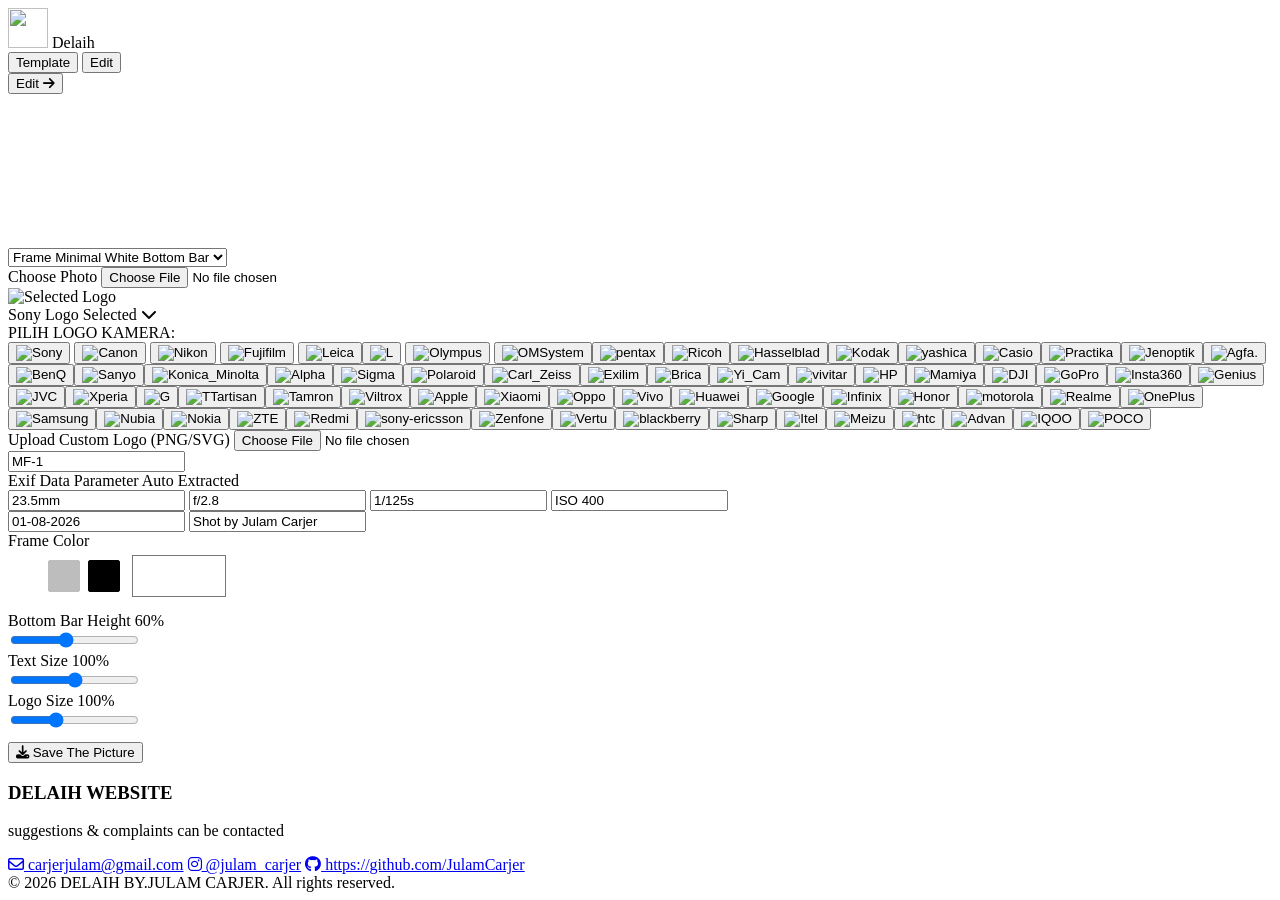
==== Delaih.html @ 52142b91 "index.html" ====
<!DOCTYPE html>
<html lang="id">

<head>
    <meta charset="UTF-8">
    <meta name="viewport" content="width=device-width, initial-scale=1.0">
    <title>Delaih - Frame & Watermark Camera Generator</title>

    <!-- Style CSS Utama -->
    <link rel="stylesheet" href="style.css">

    <!-- EXIF JS CDN (Untuk Otomatisasi Metadata Foto) -->
    <script src="https://cdn.jsdelivr.net/npm/exif-js"></script>

    <!-- Font Awesome Ikon -->
    <link rel="stylesheet" href="https://cdnjs.cloudflare.com/ajax/libs/font-awesome/6.4.0/css/all.min.css">
</head>

<body>

    <!-- Header / Navigation Bar -->
    <header class="app-header">
        <div class="header-container">
            <div class="brand-logo">
                <img width="40px" height="40px" src="Logo Delaih Putih.svg">
                <span class="brand-name">Delaih</span>
            </div>

            <!-- Nav Tabs -->
            <div class="nav-tabs">
                <button id="btn-tab-template" onclick="switchTab('template')" class="tab-btn active">Template</button>
                <button id="btn-tab-edit" onclick="switchTab('edit')" class="tab-btn">Edit</button>
            </div>
        </div>
    </header>

    <!-- Main Content Area -->
    <main class="main-content">

        <!-- TAB 1: TEMPLATE VIEW -->
        <section id="tab-template" class="tab-section">
            <div id="template-grid" class="grid-templates"></div>

            <!-- Button Other Template -->
            <!-- Ubah dari 'Other Template' menjadi 'Edit' dan panggil fungsi switchTab('edit') -->
            <button onclick="switchTab('edit')" class="btn-other-template">Edit <i class="fa-solid fa-arrow-right"></i>
            </button>
            </div>
        </section>

        <!-- TAB 2: EDIT VIEW -->
        <section id="tab-edit" class="tab-section hidden">
            <div class="editor-grid">

                <!-- Left Column: Canvas Preview -->
                <div class="preview-container">
                    <div class="canvas-wrapper">
                        <canvas id="preview-canvas"></canvas>
                    </div>

                    <!-- Preset Style Selector -->
                    <div class="full-width">
                        <select id="quick-frame-select" onchange="changeFrameStyle(this.value)" class="custom-select">
                            <option value="minimal-bottom">Frame Minimal White Bottom Bar</option>
                            <option value="polaroid-classic">Frame Polaroid Classic</option>
                            <option value="dark-modern">Frame Dark Modern</option>
                        </select>
                    </div>
                </div>

                <!-- Right Column: Controls Panel -->
                <div class="controls-container">

                    <!-- Upload Photo Input -->
                    <div>
                        <label class="btn-upload">
                            Choose Photo
                            <input type="file" id="image-upload" accept="image/*" class="hidden-input" onchange="handleImageUpload(event)">
                        </label>
                    </div>

                    <!-- LOGO SELECTOR DROPDOWN -->
                    <div class="dropdown-container">
                        <div class="logo-selector-trigger" onclick="toggleLogoDropdown()">
                            <div class="logo-preview-box">
                                <img id="selected-logo-preview" src="kamera/Sony.svg" alt="Selected Logo">
                            </div>
                            <div class="logo-selector-info">
                                <span id="selected-logo-title">Sony Logo Selected</span>
                                <i class="fa-solid fa-chevron-down"></i>
                            </div>
                        </div>


                        <!-- Popover Menu Grid Logo Kamera -->
                        <div id="logo-grid-menu" class="logo-popover hidden">
                            <div class="popover-title">PILIH LOGO KAMERA:</div>
                            <div class="logo-grid">
                                <!-- Logo Sony -->
                                <button onclick="selectLogo('Sony', 'kamera/Sony.svg')" class="logo-btn">
                                    <img src="kamera/Sony.svg" alt="Sony">
                                </button>

                                <!-- Logo canon -->
                                <button onclick="selectLogo('Canon', 'kamera/canon.svg')" class="logo-btn">
                                    <img src="kamera/canon.svg" alt="Canon">
                                </button>

                                <!-- Logo Nikon -->
                                <button onclick="selectLogo('Nikon', 'kamera/Nikon.svg')" class="logo-btn">
                                    <img src="kamera/Nikon.svg" alt="Nikon">
                                </button>

                                <!-- Logo Fujifilm -->
                                <button onclick="selectLogo('Fujifilm', 'kamera/fujifilm.svg')" class="logo-btn">
                                    <img src="kamera/fujifilm.svg" alt="Fujifilm">
                                </button>

                                <!-- Logo Leica -->
                                <button onclick="selectLogo('Leica', 'kamera/Leica.svg')" class="logo-btn">
                                    <img src="kamera/Leica.svg" alt="Leica">

                                 <!-- Logo Lumix -->
                                <button onclick="selectLogo('Lumix', 'kamera/Lumix.svg')" class="logo-btn">
                                    <img src="kamera/Lumix.svg" alt="L">
                                </button>

                                <!-- Logo olympus -->
                                <button onclick="selectLogo('Olympus', 'kamera/Olympus.svg')" class="logo-btn">
                                    <img src="kamera/Olympus.svg" alt="Olympus">
                                </button>

                                <!-- Logo OmSytem -->
                                <button onclick="selectLogo('OMSystem', 'kamera/OMSystem.svg')" class="logo-btn">
                                    <img src="kamera/OMSystem.svg" alt="OMSystem">

                                        <!-- Logo pentax -->
                                <button onclick="selectLogo('pentax', 'kamera/pentax.svg')" class="logo-btn">
                                    <img src="kamera/pentax.svg" alt="pentax">

                                        <!-- Logo ricoh -->
                                <button onclick="selectLogo('Ricoh', 'kamera/Ricoh.svg')" class="logo-btn">
                                    <img src="kamera/Ricoh.svg" alt="Ricoh">

                                        <!-- Logo Hasselblade -->
                                <button onclick="selectLogo('Hasselblad', 'kamera/Hasselblad.svg')" class="logo-btn">
                                    <img src="kamera/Hasselblad.svg" alt="Hasselblad">

                                        <!-- Logo kodak -->
                                <button onclick="selectLogo('Kodak', 'kamera/Kodak.svg')" class="logo-btn">
                                    <img src="kamera/Kodak.svg" alt="Kodak">

                                        <!-- Logo yashica -->
                                <button onclick="selectLogo('yashica', 'kamera/yashica.svg')" class="logo-btn">
                                    <img src="kamera/yashica.svg" alt="yashica">

                                        <!-- Logo casio -->
                                <button onclick="selectLogo('Casio', 'kamera/Casio.svg')" class="logo-btn">
                                    <img src="kamera/Casio.svg" alt="Casio">

                                        <!-- Logo practica -->
                                <button onclick="selectLogo('Practika', 'kamera/Practika.svg')" class="logo-btn">
                                    <img src="kamera/Praktica.svg" alt="Practika">

                                    <!-- Logo jenoptic-->
                                <button onclick="selectLogo('jenoptik', 'kamera/Jenoptik.svg')" class="logo-btn">
                                    <img src="kamera/Jenoptik.svg" alt="Jenoptik">

                                    <!-- Logo Agfa -->
                                <button onclick="selectLogo('Agfa', 'kamera/Agfa.svg')" class="logo-btn">
                                    <img src="kamera/Agfa.svg" alt="Agfa">.

                                    <!-- Logo benq -->
                                <button onclick="selectLogo('BenQ', 'kamera/BenQ.svg')" class="logo-btn">
                                    <img src="kamera/BenQ.svg" alt="BenQ">

                                      <!-- Logo sanyo -->
                                <button onclick="selectLogo('Sanyo', 'kamera/Sanyo.svg')" class="logo-btn">
                                    <img src="kamera/Sanyo.svg" alt="Sanyo">

                                      <!-- Logo conika minolta -->
                                <button onclick="selectLogo('Konica_Minolta', 'kamera/Konica_Minolta.svg')" class="logo-btn">
                                    <img src="kamera/Konica_Minolta.svg" alt="Konica_Minolta">

                                      <!-- Logo alpha -->
                                <button onclick="selectLogo('Alpha', 'kamera/Alpha.svg')" class="logo-btn">
                                    <img src="kamera/Alpha.svg" alt="Alpha">

                                      <!-- Logo sigma -->
                                <button onclick="selectLogo('Sigma', 'kamera/Sigma.svg')" class="logo-btn">
                                    <img src="kamera/Sigma.svg" alt="Sigma">

                                    <!-- Logo polaroid -->
                                <button onclick="selectLogo('Polaroid', 'kamera/Polaroid.svg')" class="logo-btn">
                                    <img src="kamera/Polaroid.svg" alt="Polaroid">

                                    <!-- Logo carl Zeiss -->
                                <button onclick="selectLogo('Carl_Zeiss', 'kamera/Carl_Zeiss.svg')" class="logo-btn">
                                    <img src="kamera/Carl_Zeiss.svg" alt="Carl_Zeiss">

                                        <!-- Logo exilim -->
                                <button onclick="selectLogo('Exilim', 'kamera/Exilim.svg')" class="logo-btn">
                                    <img src="kamera/Exilim.svg" alt="Exilim">


                                    <!-- Logo brica -->
                                <button onclick="selectLogo('Brica', 'kamera/Brica.svg')" class="logo-btn">
                                    <img src="kamera/Brica.svg" alt="Brica">

                                    <!-- Logo yi cam -->
                                <button onclick="selectLogo('Yi_Cam', 'kamera/Yi_Cam.svg')" class="logo-btn">
                                    <img src="kamera/Yi_Cam.svg" alt="Yi_Cam">

                                    <!-- Logo vivitar -->
                                <button onclick="selectLogo('vivitar', 'kamera/vivitar.svg')" class="logo-btn">
                                    <img src="kamera/vivitar.svg" alt="vivitar">

                                    <!-- Logo HP -->
                                <button onclick="selectLogo('HP', 'kamera/HP.svg')" class="logo-btn">
                                    <img src="kamera/HP.svg" alt="HP">

                                    <!-- Logo mamiya -->
                                <button onclick="selectLogo('Mamiya', 'kamera/Mamiya.svg')" class="logo-btn">
                                    <img src="kamera/Mamiya.svg" alt="Mamiya">

                                    <!-- Logo dji -->
                                <button onclick="selectLogo('DJI', 'kamera/DJI.svg')" class="logo-btn">
                                    <img src="kamera/DJI.svg" alt="DJI">

                                    <!-- Logo gopro -->
                                <button onclick="selectLogo('GoPro', 'kamera/GoPro.svg')" class="logo-btn">
                                    <img src="kamera/GoPro.svg" alt="GoPro">

                                    <!-- Logo Insta360 -->
                                <button onclick="selectLogo('Insta360', 'kamera/Insta360.svg')" class="logo-btn">
                                    <img src="kamera/Insta360.svg" alt="Insta360">

                                    <!-- Logo genius -->
                                <button onclick="selectLogo('Genius', 'kamera/Genius.svg')" class="logo-btn">
                                    <img src="kamera/Genius.svg" alt="Genius">

                                    <!-- Logo JVC -->
                                <button onclick="selectLogo('JVC', 'kamera/JVC.svg')" class="logo-btn">
                                    <img src="kamera/JVC.svg" alt="JVC">

                                    <!-- Logo xperia -->
                                <button onclick="selectLogo('Xperia', 'kamera/Xperia.svg')" class="logo-btn">
                                    <img src="kamera/Xperia.svg" alt="Xperia">

                                    <!-- Logo G -->
                                <button onclick="selectLogo('G', 'kamera/G.svg')" class="logo-btn">
                                    <img src="kamera/G.svg" alt="G">

                                      <!-- Logo ttartisan -->
                                <button onclick="selectLogo('TTartisan', 'kamera/TTartisan.svg')" class="logo-btn">
                                    <img src="kamera/TTartisan.svg" alt="TTartisan">

                                      <!-- Logo tamron -->
                                <button onclick="selectLogo('Tamron', 'kamera/Tamron.svg')" class="logo-btn">
                                    <img src="kamera/Tamron.svg" alt="Tamron">

                                      <!-- Logo viltrox -->
                                <button onclick="selectLogo('Viltrox', 'kamera/Viltrox.svg')" class="logo-btn">
                                    <img src="kamera/Viltrox.svg" alt="Viltrox">

                                      <!-- Logo apple -->
                                <button onclick="selectLogo('Apple', 'Hp/Apple.svg')" class="logo-btn">
                                    <img src="Hp/Apple.svg" alt="Apple">

                                    <!-- Logo xiaomi -->
                                <button onclick="selectLogo('Xiaomi', 'Hp/Xiaomi.svg')" class="logo-btn">
                                    <img src="Hp/Xiaomi.svg" alt="Xiaomi">

                                    <!-- Logo oppo -->
                                <button onclick="selectLogo('Oppo', 'Hp/Oppo.svg')" class="logo-btn">
                                    <img src="Hp/Oppo.svg" alt="Oppo">

                                    <!-- Logo Vivo -->
                                <button onclick="selectLogo('Vivo', 'Hp/Vivo.svg')" class="logo-btn">
                                    <img src="Hp/Vivo.svg" alt="Vivo">

                                    <!-- Logo huawei -->
                                <button onclick="selectLogo('Huawei', 'Hp/Huawei.svg')" class="logo-btn">
                                    <img src="Hp/Huawei.svg" alt="Huawei">

                                    <!-- Logo google -->
                                <button onclick="selectLogo('Google', 'Hp/Google.svg')" class="logo-btn">
                                    <img src="Hp/Google.svg" alt="Google">

                                    <!-- Logo Infinix -->
                                <button onclick="selectLogo('Infinix', 'Hp/Infinix.svg')" class="logo-btn">
                                    <img src="Hp/Infinix.svg" alt="Infinix">

                                    <!-- Logo honor -->
                                <button onclick="selectLogo('Honor', 'Hp/Honor.svg')" class="logo-btn">
                                    <img src="Hp/Honor.svg" alt="Honor">

                                    <!-- Logo motorla -->
                                <button onclick="selectLogo('motorola', 'Hp/motorola.svg')" class="logo-btn">
                                    <img src="Hp/motorola.svg" alt="motorola">

                                    <!-- Logo realme -->
                                <button onclick="selectLogo('Realme', 'Hp/Realme.svg')" class="logo-btn">
                                    <img src="Hp/Realme.svg" alt="Realme">
                                   
                                    <!-- Logo oneplus -->
                                <button onclick="selectLogo('OnePlus', 'Hp/OnePlus.svg')" class="logo-btn">
                                    <img src="Hp/OnePlus.svg" alt="OnePlus">

                                    <!-- Logo samsung -->
                                <button onclick="selectLogo('Samsung', 'Hp/Samsung.svg')" class="logo-btn">
                                    <img src="Hp/Samsung.svg" alt="Samsung">

                                    <!-- Logo nubia-->
                                <button onclick="selectLogo('Nubia', 'Hp/Nubia.svg')" class="logo-btn">
                                    <img src="Hp/Nubia.svg" alt="Nubia">

                                    <!-- Logo Nokia -->
                                <button onclick="selectLogo('Nokia', 'Hp/Nokia.svg')" class="logo-btn">
                                    <img src="Hp/Nokia.svg" alt="Nokia">

                                    <!-- Logo zte -->
                                <button onclick="selectLogo('ZTE', 'Hp/ZTE.svg')" class="logo-btn">
                                    <img src="Hp/ZTE.svg" alt="ZTE">

                                    <!-- Logo redmi -->
                                <button onclick="selectLogo('Redmi', 'Hp/Redmi.svg')" class="logo-btn">
                                    <img src="Hp/Redmi.svg" alt="Redmi">
                                
                                    <!-- Logo sony-ericson -->
                                <button onclick="selectLogo('sony-ericsson', 'Hp/sony-ericsson.svg')" class="logo-btn">
                                    <img src="Hp/sony-ericsson.svg" alt="sony-ericsson">

                                    <!-- Logo zenfone -->
                                <button onclick="selectLogo('Zenfone', 'Hp/Zenfone.svg')" class="logo-btn">
                                    <img src="Hp/Zenfone.svg" alt="Zenfone">

                                    <!-- Logo vertu -->
                                <button onclick="selectLogo('Vertu', 'Hp/Vertu.svg')" class="logo-btn">
                                    <img src="Hp/Vertu.svg" alt="Vertu">

                                    <!-- Logo Blackberry -->
                                <button onclick="selectLogo('blackberry', 'Hp/blackberry.svg')" class="logo-btn">
                                    <img src="Hp/blackberry.svg" alt="blackberry">

                                    <!-- Logo sharp -->
                                <button onclick="selectLogo('Sharp', 'Hp/Sharp.svg')" class="logo-btn">
                                    <img src="Hp/Sharp.svg" alt="Sharp">

                                    <!-- Logo Itel -->
                                <button onclick="selectLogo('Itel', 'Hp/Itel.svg')" class="logo-btn">
                                    <img src="Hp/Itel.svg" alt="Itel">

                                    <!-- Logo Meizu-->
                                <button onclick="selectLogo('Meizu', 'Hp/Meizu.svg')" class="logo-btn">
                                    <img src="Hp/Meizu.svg" alt="Meizu">

                                    <!-- Logo htc -->
                                <button onclick="selectLogo('htc', 'Hp/htc.svg')" class="logo-btn">
                                    <img src="Hp/htc.svg" alt="htc">

                                    <!-- Logo advan-->
                                <button onclick="selectLogo('Advan', 'Hp/Advan.svg')" class="logo-btn">
                                    <img src="Hp/Advan.svg" alt="Advan">

                                    <!-- Logo iqoo -->
                                <button onclick="selectLogo('IQOO', 'Hp/IQOO.svg')" class="logo-btn">
                                    <img src="Hp/IQOO.svg" alt="IQOO">

                                    <!-- Logo Poco -->
                                <button onclick="selectLogo('POCO', 'Hp/POCO.svg')" class="logo-btn">
                                    <img src="Hp/POCO.svg" alt="POCO">
                                
                                    





                            </div>

                            <div class="custom-logo-wrapper">
                                <label class="btn-custom-logo">
                                    Upload Custom Logo (PNG/SVG)
                                    <input type="file" id="custom-logo-upload" accept="image/*" class="hidden-input" onchange="handleCustomLogoUpload(event)">
                                </label>
                            </div>
                        </div>
                    </div>

                    <!-- Camera Model Input -->
                    <div>
                        <input type="text" id="input-camera-model" placeholder="Nama Tipe Kamera..." value="MF-1" oninput="updateCanvas()" class="custom-input">
                    </div>

                    <!-- EXIF Fields -->
                    <div class="exif-box">
                        <div class="exif-header">
                            <span>Exif Data Parameter</span>
                            <span id="exif-status" class="status-badge-success">Auto Extracted</span>
                        </div>
                        <div class="grid-2">
                            <input type="text" id="exif-focal" value="23.5mm" oninput="updateCanvas()" class="custom-input text-center">
                            <input type="text" id="exif-aperture" value="f/2.8" oninput="updateCanvas()" class="custom-input text-center">
                            <input type="text" id="exif-shutter" value="1/125s" oninput="updateCanvas()" class="custom-input text-center">
                            <input type="text" id="exif-iso" value="ISO 400" oninput="updateCanvas()" class="custom-input text-center">
                        </div>
                    </div>

                    <!-- Author & Date Inputs -->
                    <div class="grid-2">
                        <input type="text" id="input-date" value="01-08-2026" oninput="updateCanvas()" class="custom-input text-center">
                        <input type="text" id="input-author" value="Shot by Julam Carjer" oninput="updateCanvas()" class="custom-input text-center">
                    </div>

                        <!-- Color Frame -->
                        <div class="form-group full-width">
                            <label class="control-label">Frame Color</label>
                     
                                <!-- Kotak-kotak Rekomendasi Warna -->
                                <div class="color-presets" style="display: flex; gap: 8px; margin-bottom: 10px; align-items: center;">
                                <button type="button" onclick="setQuickColor('#FFFFFF')" class="preset-btn" style="background-color: #FFFFFF; border: 1px solid #ffffff; width: 32px; height: 32px; border-radius: 2px; cursor: pointer;" title="Putih"></button>
                                <button type="button" onclick="setQuickColor('#bdbdbd')" class="preset-btn" style="background-color: #bdbdbd; border: 1px solid #bdbdbd; width: 32px; height: 32px; border-radius: 2px; cursor: pointer;" title="Abu-abu"></button>
                                <button type="button" onclick="setQuickColor('#000000')" class="preset-btn" style="background-color: #000000; border: 1px solid #000000; width: 32px; height: 32px; border-radius: 2px; cursor: pointer;" title="Hitam"></button>


                                <!-- Input Color Picker Kustom -->
                                <div style="position: relative; display: inline-block;">
                                    <input type="color" id="frame-color-picker" value="#ffffff" oninput="updateCanvas()" style="width: 102px; height: 52px; padding: 10; border: none; border-radius: 10px; cursor: pointer; background: none;">
                                </div>
                            </div>
                        </div>

                        <!-- Slider Tinggi Bottom Bar -->
                        <div class="form-group">
                            <div class="slider-label">
                                <span>Bottom Bar Height</span>
                                <span id="bar-height-val">60%</span>
                            </div>
                            <input type="range" id="bar-height-slider" min="30" max="100" value="60" oninput="updateCanvas()" class="custom-range">
                        </div>

                        <!-- Slider Ukuran Teks (Terpisah) -->
                        <div class="form-group full-width">
                            <div class="slider-label">
                                <span>Text Size</span>
                                <span id="text-size-val">100%</span>
                            </div>
                            <input type="range" id="text-size-slider" min="50" max="150" value="100" oninput="updateCanvas()" class="custom-range">
                        </div>

                        <!-- Slider Ukuran Logo (Terpisah) -->
                        <div class="form-group full-width">
                            <div class="slider-label">
                                <span>Logo Size</span>
                                <span id="logo-size-val">100%</span>
                            </div>
                            <input type="range" id="logo-size-slider" min="50" max="200" value="100" oninput="updateCanvas()" class="custom-range">
                        </div>
                    </div>


                    <!-- Save Image Button -->
                    <button onclick="downloadImage()" class="btn-save" style="margin-top: 10px;">
                    <i class="fa-solid fa-download"></i> Save The Picture
                </button>

                </div>
            </div>
        </section>

    </main>

    <!-- Footer -->
    <footer class="app-footer">
        <div class="footer-container">
            <div class="footer-brand">
                <h3>DELAIH WEBSITE</h3>
                <p>suggestions & complaints can be contacted</p>
            </div>

            <div class="footer-links">
                <a href="mailto:carjerjulam@gmail.com"><i class="fa-regular fa-envelope"></i> carjerjulam@gmail.com</a>
                <a href="https://instagram.com/julam_carjer" target="_blank"><i class="fa-brands fa-instagram"></i> @julam_carjer</a>
                <a href="https://github.com/JulamCarjer" target="_blank"><i class="fa-brands fa-github"></i> https://github.com/JulamCarjer</a>
            </div>
        </div>
        <div class="footer-copyright">
            © 2026 DELAIH BY.JULAM CARJER. All rights reserved.
        </div>
    </footer>

    <!-- Script Custom JS -->
    <script src="script.js"></script>
</body>

</html>
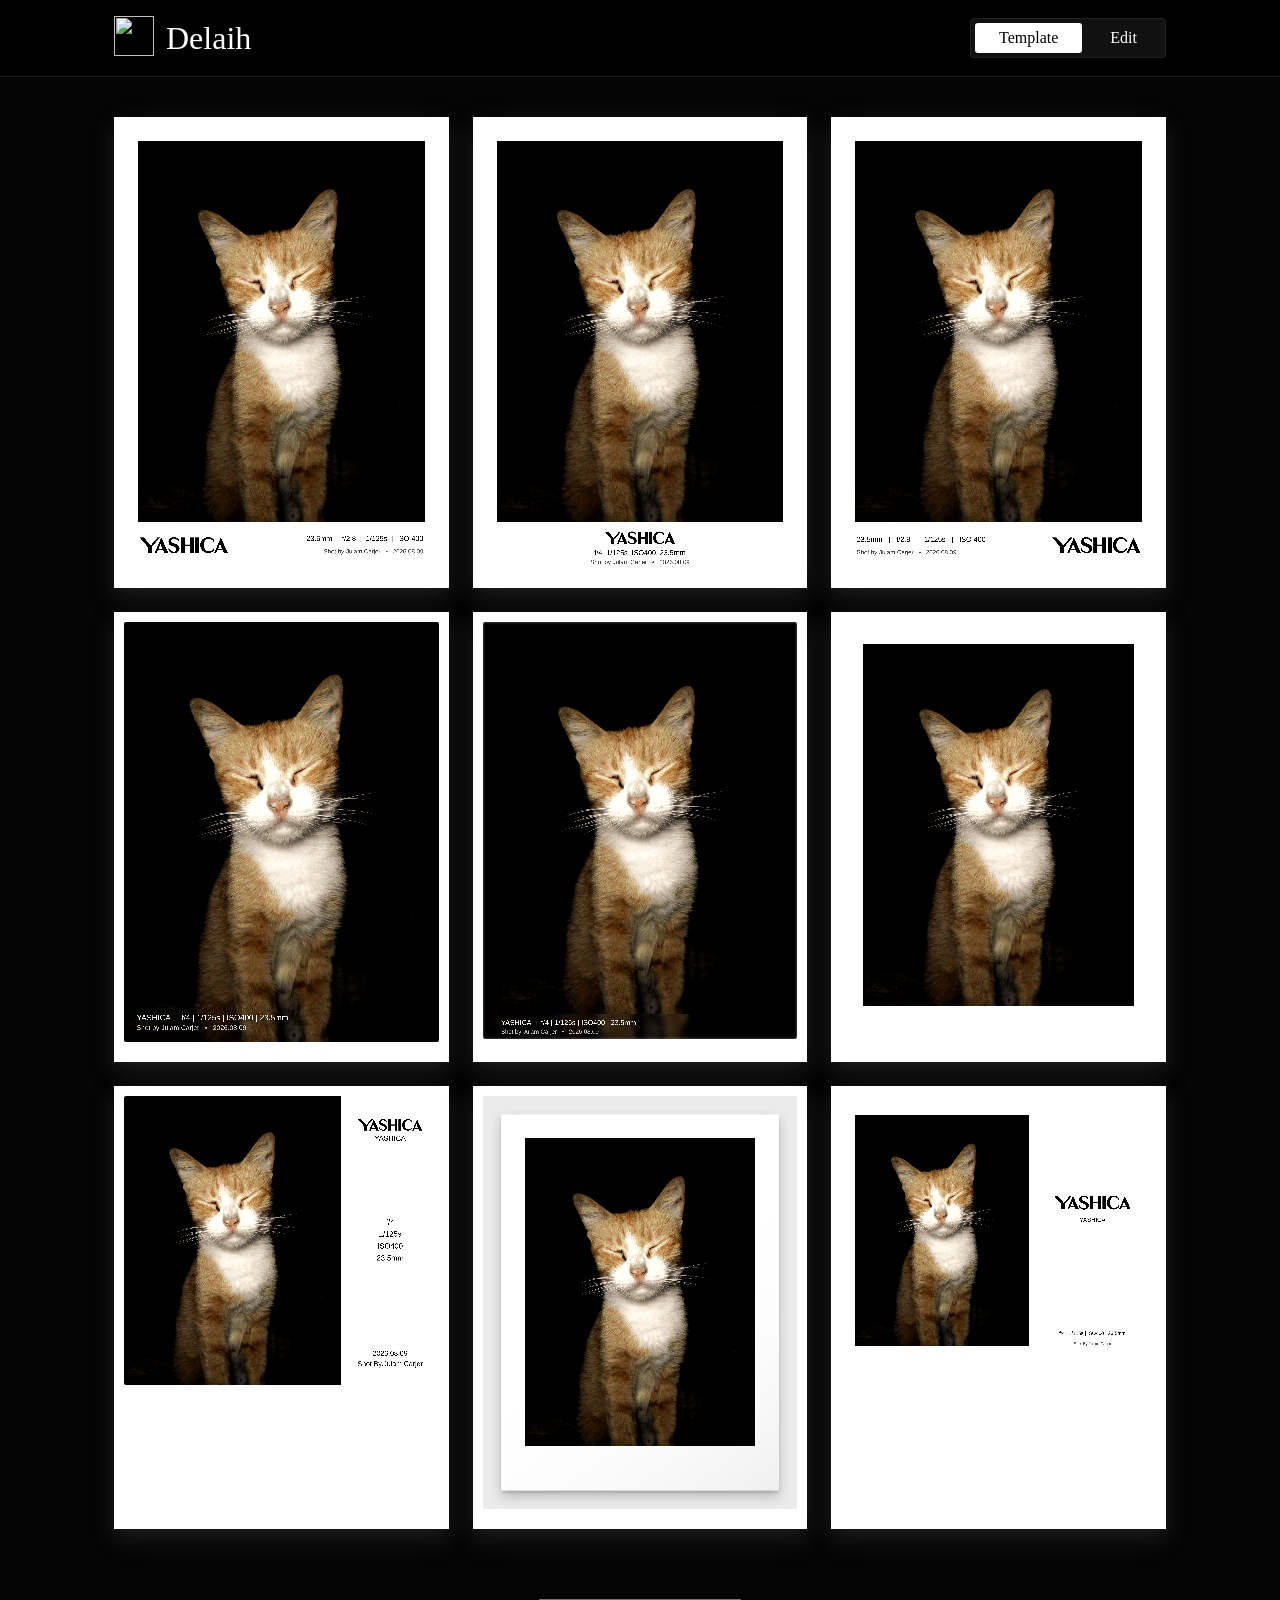
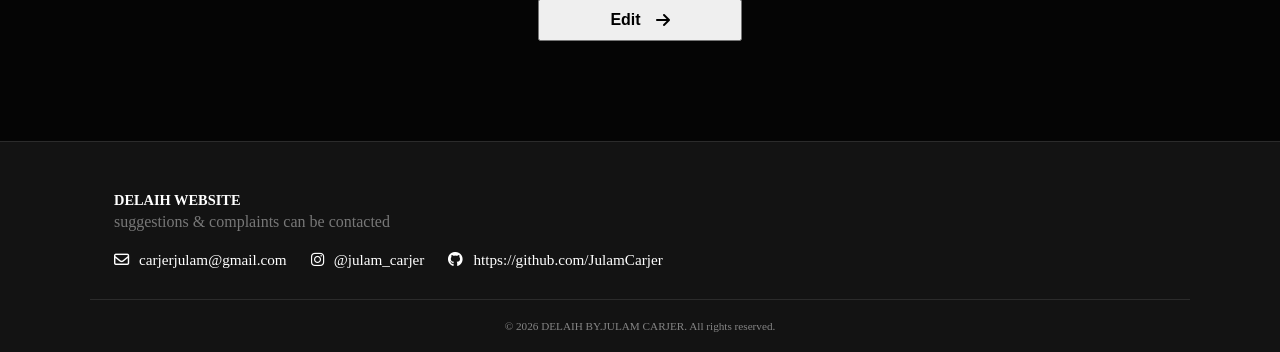
==== commit 0aabeb53: "Add files via upload" ====
--- a/Delaih.html
+++ b/Delaih.html
@@ -6,6 +6,8 @@
     <meta name="viewport" content="width=device-width, initial-scale=1.0">
     <title>Delaih - Frame & Watermark Camera Generator</title>
 
+    <link rel="icon" type="image/svg+xml" href="Logo Delaih Putih.svg">
+
     <!-- Style CSS Utama -->
     <link rel="stylesheet" href="style.css">
 
@@ -22,7 +24,9 @@
     <header class="app-header">
         <div class="header-container">
             <div class="brand-logo">
-                <img width="40px" height="40px" src="Logo Delaih Putih.svg">
+                <a href="https://www.instagram.com/julam_carjer/" class="a-content" data-page="brand-logo">
+                    <img width="40px" height="40px" src="Logo Delaih Putih.svg">
+                </a>
                 <span class="brand-name">Delaih</span>
             </div>
 
@@ -59,12 +63,15 @@
                     </div>
 
                     <!-- Preset Style Selector -->
-                    <div class="full-width">
-                        <select id="quick-frame-select" onchange="changeFrameStyle(this.value)" class="custom-select">
-                            <option value="minimal-bottom">Frame Minimal White Bottom Bar</option>
-                            <option value="polaroid-classic">Frame Polaroid Classic</option>
-                            <option value="dark-modern">Frame Dark Modern</option>
-                        </select>
+                    <div class="frame-select-wrapper">
+                        <!-- Label indikator nama frame (opsional) -->
+                        <div id="frame-title-display" class="frame-title-tag">Frame Minimal White Bottom Bar</div>
+                        <div class="full-width">
+                            <!-- Kotak Teks Penanda (Otomatis Diupdate oleh renderGenericFrame) -->
+                            <div id="quick-frame-display" class="frame-indicator-box">
+                                Frame Minimal White Bottom Bar
+                            </div>
+                        </div>
                     </div>
                 </div>
 
@@ -111,6 +118,11 @@
                                     <img src="kamera/Nikon.svg" alt="Nikon">
                                 </button>
 
+                                <!-- Logo Nikon-Wordmark -->
+                                <button onclick="selectLogo('Nikon-Wordmark', 'kamera/Nikon-Wordmark.svg')" class="logo-btn">
+                                    <img src="kamera/Nikon-Wordmark.svg" alt="Nikon-Wordmark">
+                                </button>
+
                                 <!-- Logo Fujifilm -->
                                 <button onclick="selectLogo('Fujifilm', 'kamera/fujifilm.svg')" class="logo-btn">
                                     <img src="kamera/fujifilm.svg" alt="Fujifilm">
@@ -371,6 +383,9 @@
                                 <button onclick="selectLogo('POCO', 'Hp/POCO.svg')" class="logo-btn">
                                     <img src="Hp/POCO.svg" alt="POCO">
                                 
+                                    <!-- Kosong -->
+                                <button onclick="selectLogo('kosong', 'Hp/kosong.svg')" class="logo-btn">
+                                    <img src="Hp/kosong.svg" alt="kosong">
                                     
 
 
--- a/style.css
+++ b/style.css
@@ -0,0 +1,635 @@
+/* --- RESET & BASE STYLES --- */
+
+* {
+    box-sizing: border-box;
+    margin: 0;
+    padding: 0;
+}
+
+body {
+    background-color: #050505;
+    color: #ececec;
+    font-family: 'funnel display';
+    min-height: 100vh;
+    display: flex;
+    flex-direction: column;
+}
+
+.hidden {
+    display: none !important;
+}
+
+.hidden-input {
+    display: none;
+}
+
+.full-width {
+    width: 100%;
+}
+
+.text-center {
+    text-align: center;
+}
+
+
+/* --- HEADER --- ====================================================================================================================================================================*/
+
+.app-header {
+    border-bottom: 1px solid #1a1a1a;
+    background-color: #000000;
+    position: sticky;
+    top: 0;
+    z-index: 40;
+}
+
+.header-container {
+    max-width: 1100px;
+    margin: 0 auto;
+    padding: 16px 24px;
+    display: flex;
+    align-items: center;
+    justify-content: space-between;
+}
+
+.brand-logo {
+    display: flex;
+    align-items: center;
+    gap: 12px;
+}
+
+.brand-name {
+    font-size: 2rem;
+    font-weight: 500;
+    color: #ffffff;
+    font-family: 'funnel display';
+}
+
+.nav-tabs {
+    background-color: #111111;
+    padding: 4px;
+    border-radius: 4px;
+    border: 1px solid #222222;
+    display: flex;
+    gap: 4px;
+}
+
+.tab-btn {
+    padding: 6px 24px;
+    border-radius: 3px;
+    font-size: 1rem;
+    font-weight: 500;
+    border: none;
+    background: transparent;
+    color: #ffffff;
+    cursor: pointer;
+    transition: all 0.9s;
+    font-family: 'funnel display';
+}
+
+.tab-btn:hover {
+    color: #ffffff;
+}
+
+.tab-btn.active {
+    background-color: #ffffff;
+    color: #000000;
+}
+
+
+/* --- MAIN LAYOUT --- ====================================================================================================================================================================*/
+
+.main-content {
+    max-width: 1100px;
+    margin: 0 auto;
+    padding: 40px 24px;
+    flex: 1;
+    width: 100%;
+}
+
+.tab-section {
+    display: flex;
+    flex-direction: column;
+    gap: 40px;
+}
+
+
+/* --- FRAME TEMPLATE  --- ==================================================================================================================================================================== */
+
+.grid-templates {
+    display: grid;
+    grid-template-columns: repeat(3, 1fr);
+    gap: 24px;
+}
+
+@media (max-width: 868px) {
+    .grid-templates {
+        grid-template-columns: repeat(3, 1fr);
+    }
+}
+
+@media (max-width: 540px) {
+    .grid-templates {
+        grid-template-columns: 1fr;
+    }
+}
+
+.frame-card-mockup {
+    background-color: #ffffff;
+    padding: 10px 10px 20px 10px;
+    cursor: pointer;
+    transition: transform 0.2s ease, box-shadow 0.2s ease;
+    display: flex;
+    flex-direction: column;
+    box-shadow: 0 9px 20px rgba(53, 53, 53, 0.5);
+}
+
+.frame-card-mockup:hover {
+    transform: translateY(-15px);
+    box-shadow: 0 12px 30px rgba(255, 255, 255, 0.15);
+}
+
+.mockup-img-wrapper {
+    width: 100%;
+    aspect-ratio: 4/5;
+    background-color: #111;
+    overflow: hidden;
+}
+
+.mockup-img-wrapper img {
+    width: 100%;
+    height: 100%;
+    object-fit: cover;
+}
+
+.mockup-bottom-bar {
+    margin-top: 14px;
+    display: flex;
+    justify-content: space-between;
+    align-items: flex-end;
+    color: #000000;
+}
+
+.mockup-exif {
+    font-size: 10px;
+    font-family: sans-serif;
+    color: #000000;
+    line-height: 1.9;
+}
+
+.mockup-logo-area {
+    text-align: center;
+    display: flex;
+    flex-direction: column;
+    align-items: flex-end;
+}
+
+.mockup-logo-area img {
+    height: 14px;
+    max-width: 80px;
+    object-fit: contain;
+}
+
+.template-footer-action {
+    display: flex;
+    justify-content: center;
+    margin-top: 16px;
+}
+
+.btn-other-template {
+    display: inline-flex;
+    align-items: center;
+    justify-content: center;
+    gap: 15px;
+    width: auto;
+    padding: 10px 70px;
+    margin: 30px auto 0 auto;
+    text-align: center;
+    font-size: 1rem;
+    font-weight: 700;
+}
+
+.btn-other-template:hover {
+    background-color: #e4e4e7;
+}
+
+
+/* --- EDITOR VIEW --- ====================================================================================================================================================================*/
+
+.editor-grid {
+    display: grid;
+    grid-template-columns: 1fr;
+    gap: 32px;
+}
+
+@media (min-width: 900px) {
+    .editor-grid {
+        grid-template-columns: 5fr 6fr;
+    }
+}
+
+.preview-container {
+    display: flex;
+    flex-direction: column;
+    align-items: center;
+    gap: 16px;
+}
+
+.canvas-wrapper {
+    width: 100%;
+    background-color: #111111;
+    padding: 20px;
+    border-radius: 3px;
+    border: 1px solid #222222;
+    display: flex;
+    justify-content: center;
+    align-items: center;
+}
+
+canvas {
+    max-width: 100%;
+    height: auto;
+    border-radius: 2px;
+}
+
+.controls-container {
+    background-color: #111111;
+    padding: 24px;
+    border-radius: 3px;
+    border: 1px solid #222222;
+    display: flex;
+    flex-direction: column;
+    gap: 16px;
+}
+
+.custom-select,
+.custom-input {
+    width: 100%;
+    background-color: #18181b;
+    border: 1px solid #27272a;
+    color: #ffffff;
+    padding: 12px 16px;
+    border-radius: 3px;
+    font-size: 0.875rem;
+    outline: none;
+}
+
+.btn-upload {
+    width: 100%;
+    background-color: #ffffff;
+    color: #000000;
+    font-weight: 700;
+    padding: 12px 16px;
+    border-radius: 3px;
+    text-align: center;
+    display: block;
+    cursor: pointer;
+    font-size: 1rem;
+}
+
+
+/* LOGO SELECTOR DROPDOWN ====================================================================================================================================================================*/
+
+.dropdown-container {
+    position: relative;
+}
+
+.logo-selector-trigger {
+    display: flex;
+    align-items: center;
+    background-color: #18181b;
+    border: 1px solid #27272a;
+    border-radius: 3px;
+    overflow: hidden;
+    cursor: pointer;
+}
+
+.logo-preview-box {
+    width: 70px;
+    height: 44px;
+    background-color: #ffffff;
+    display: flex;
+    align-items: center;
+    justify-content: center;
+    padding: 6px;
+}
+
+.logo-preview-box img {
+    max-height: 28px;
+    max-width: 100%;
+    object-fit: contain;
+}
+
+.logo-selector-info {
+    flex: 1;
+    padding: 0 16px;
+    font-size: 0.875rem;
+    color: #ffffff;
+    display: flex;
+    justify-content: space-between;
+    align-items: center;
+}
+
+.logo-popover {
+    position: absolute;
+    top: 52px;
+    left: 0;
+    width: 100%;
+    background-color: #ffffff;
+    border-radius: 10px;
+    padding: 16px;
+    box-shadow: 0 10px 30px rgba(0, 0, 0, 0.8);
+    z-index: 50;
+}
+
+.popover-title {
+    font-size: 0.75rem;
+    font-weight: 700;
+    color: #000000;
+    margin-bottom: 10px;
+}
+
+.logo-grid {
+    display: grid;
+    grid-template-columns: repeat(4, 1fr);
+    gap: 8px;
+    max-height: 200px;
+    overflow-y: auto;
+}
+
+.logo-btn {
+    background: transparent;
+    border: 1px solid #dddddd;
+    border-radius: 3px;
+    padding: 6px;
+    height: 44px;
+    display: flex;
+    align-items: center;
+    justify-content: center;
+    cursor: pointer;
+}
+
+.logo-btn:hover {
+    background-color: #f0f0f0;
+}
+
+.logo-btn img {
+    max-height: 24px;
+    object-fit: contain;
+}
+
+.custom-logo-wrapper {
+    margin-top: 10px;
+    padding-top: 10px;
+    border-top: 1px solid #eeeeee;
+}
+
+.btn-custom-logo {
+    width: 100%;
+    background-color: #111111;
+    color: #ffffff;
+    font-size: 1rem;
+    font-weight: 600;
+    padding: 10px;
+    border-radius: 6px;
+    text-align: center;
+    display: block;
+    cursor: pointer;
+}
+
+
+/* EXIF & CONTROL SLIDERS ====================================================================================================================================================================*/
+
+.exif-box,
+.settings-box {
+    background-color: #18181b;
+    padding: 16px;
+    border-radius: 8px;
+    border: 1px solid #27272a;
+    display: flex;
+    flex-direction: column;
+    gap: 12px;
+}
+
+.exif-header {
+    display: flex;
+    justify-content: space-between;
+    font-size: 0.95rem;
+    color: #888888;
+}
+
+.status-badge-success {
+    color: #34d399;
+}
+
+.grid-2 {
+    display: grid;
+    grid-template-columns: 1fr 1fr;
+    gap: 10px;
+}
+
+.color-picker-row {
+    display: flex;
+    align-items: center;
+    gap: 8px;
+}
+
+.color-picker {
+    width: 40px;
+    height: 32px;
+    border-radius: 6px;
+    background: transparent;
+    cursor: pointer;
+    border: 1px solid #3f3f46;
+}
+
+.quick-colors {
+    height: 28px;
+    flex: 1;
+    border-radius: 3px;
+    overflow: hidden;
+    display: flex;
+}
+
+.color-btn {
+    flex: 1;
+    border: none;
+    cursor: pointer;
+}
+
+.bg-white {
+    background-color: #ffffff;
+}
+
+.bg-black {
+    background-color: #000000;
+}
+
+.bg-dark {
+    background-color: #18181b;
+}
+
+.slider-label {
+    display: flex;
+    justify-content: space-between;
+    font-size: 0.75rem;
+    color: #888888;
+    margin-bottom: 4px;
+}
+
+.custom-range {
+    width: 100%;
+    accent-color: #ffffff;
+}
+
+.btn-save {
+    width: 227%;
+    background-color: #ffffff;
+    color: #000000;
+    font-weight: 700;
+    padding: 15px;
+    border-radius: 3px;
+    border: none;
+    font-size: 1rem;
+    cursor: pointer;
+    display: flex;
+    align-items: center;
+    justify-content: center;
+    gap: 13px;
+}
+
+
+/* Contact & Copyright ====================================================================================================================================================================*/
+
+.app-footer {
+    border-top: 1px solid #2b2b2b;
+    background-color: #131313;
+    padding: 50px 0 20px 0;
+    margin-top: 60px;
+}
+
+.footer-container {
+    max-width: 1100px;
+    margin: 0 auto;
+    padding: 0 24px;
+    display: flex;
+    flex-direction: column;
+    gap: 20px;
+}
+
+.footer-brand h3 {
+    font-size: 0.9rem;
+    color: #ffffff;
+    font-weight: 700;
+    margin-bottom: 4px;
+}
+
+.footer-brand p {
+    font-size: 1rem;
+    color: #777777;
+}
+
+.footer-links {
+    display: flex;
+    flex-wrap: wrap;
+    gap: 24px;
+}
+
+.footer-links a {
+    color: #ffffff;
+    font-size: 0.95rem;
+    text-decoration: none;
+    display: flex;
+    align-items: center;
+    gap: 10px;
+}
+
+.footer-copyright {
+    max-width: 1100px;
+    margin: 30px auto 0 auto;
+    padding: 20px 24px 0 24px;
+    border-top: 1px solid #2b2b2b;
+    text-align: center;
+    font-size: 0.7rem;
+    color: #858585;
+}
+
+
+/* Container Utama Pratinjau */
+
+#preview-container {
+    position: relative;
+    width: 100%;
+    /* Gunakan aspect-ratio agar container mengikuti rasio foto standar */
+    aspect-ratio: 3 / 2;
+    overflow: hidden;
+    background-color: #f0f0f0;
+    /* Warna dasar jika foto belum ada */
+    border: 1px solid #ccc;
+    border-radius: 4px;
+}
+
+
+/* Lapisan 1: Canvas Foto (Paling Bawah) */
+
+#photo-canvas {
+    position: absolute;
+    top: 0;
+    left: 0;
+    width: 100%;
+    height: 100%;
+    /* Pastikan foto tidak distorsi di dalam container */
+    object-fit: contain;
+    z-index: 1;
+    /* Di bawah */
+}
+
+
+/* Lapisan 2: Overlay SVG (Di Atas Canvas) */
+
+#svg-overlay-container {
+    position: absolute;
+    top: 0;
+    left: 0;
+    width: 100%;
+    height: 100%;
+    z-index: 2;
+    /* Di atas */
+    /* [KUNCI FIX] Agar klik tembus ke elemen di bawahnya */
+    pointer-events: none;
+}
+
+
+/* Pastikan SVG yang dimasukkan mengisi penuh container */
+
+#svg-overlay-container svg {
+    width: 100%;
+    height: 100%;
+    display: block;
+}
+
+.slider-group {
+    margin-bottom: 16px;
+}
+
+.slider-header {
+    display: flex;
+    justify-content: space-between;
+    align-items: center;
+    margin-bottom: 6px;
+    font-size: 14px;
+    color: #e0e0e0;
+}
+
+.slider-header span {
+    font-weight: 500;
+    color: #aaaaaa;
+}
+
+input[type="range"] {
+    width: 100%;
+    cursor: pointer;
+}
+
+
+/*============================================================================================================================================================================================================================================================
+/* Sesuaikan Grid agar mendukung tinggi kartu yang fleksibel */
